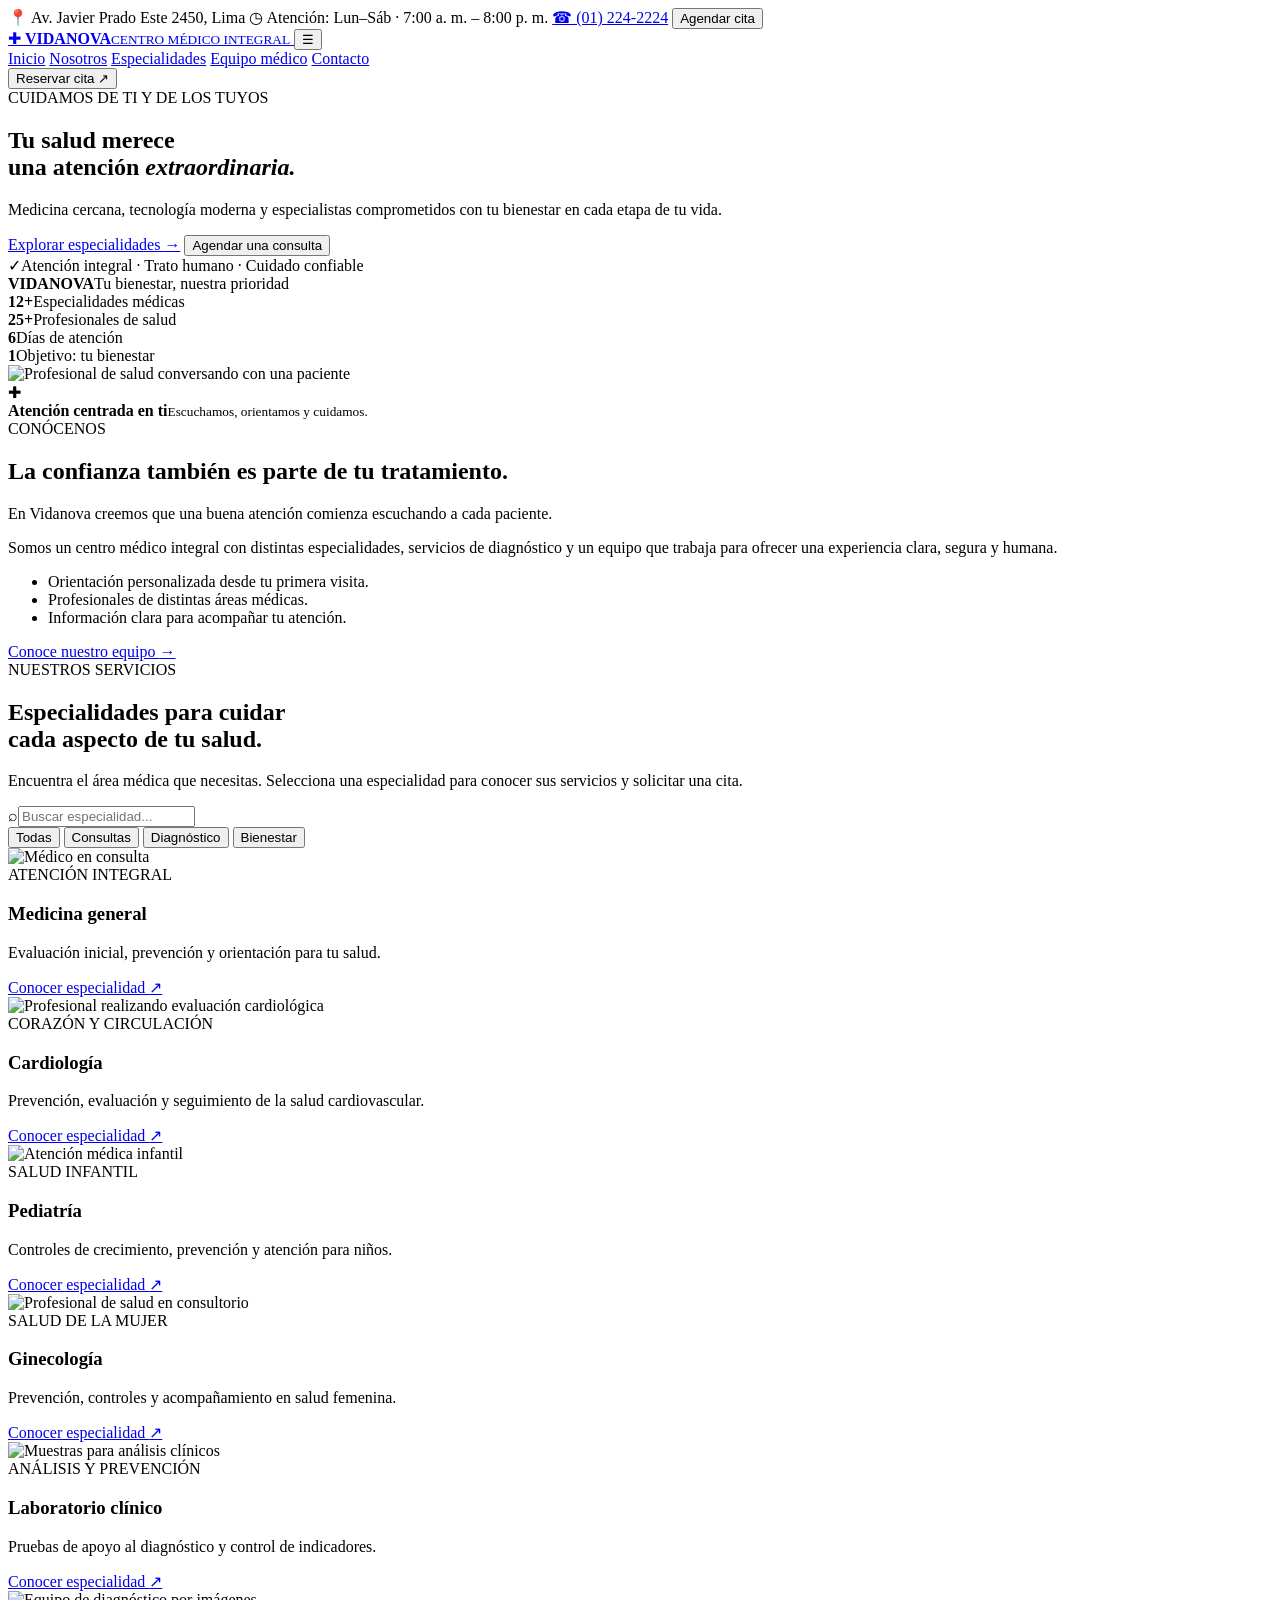
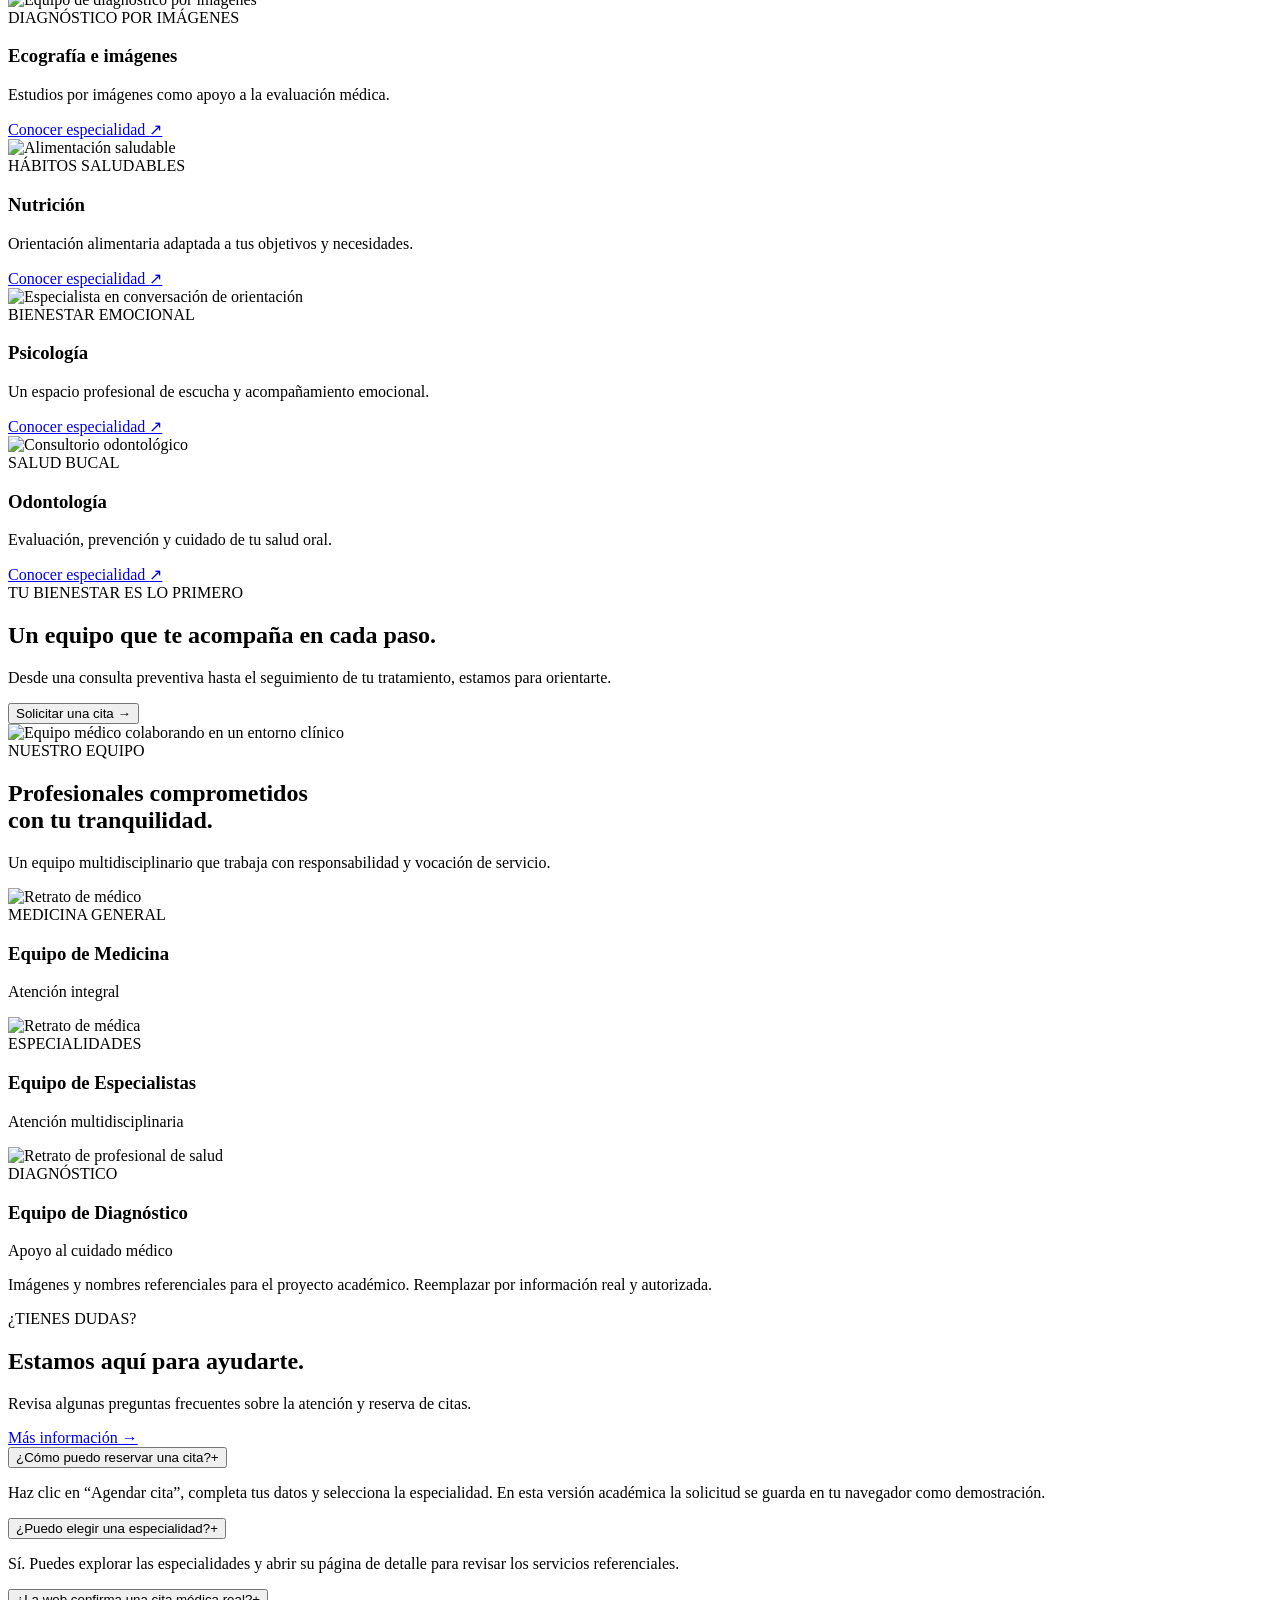
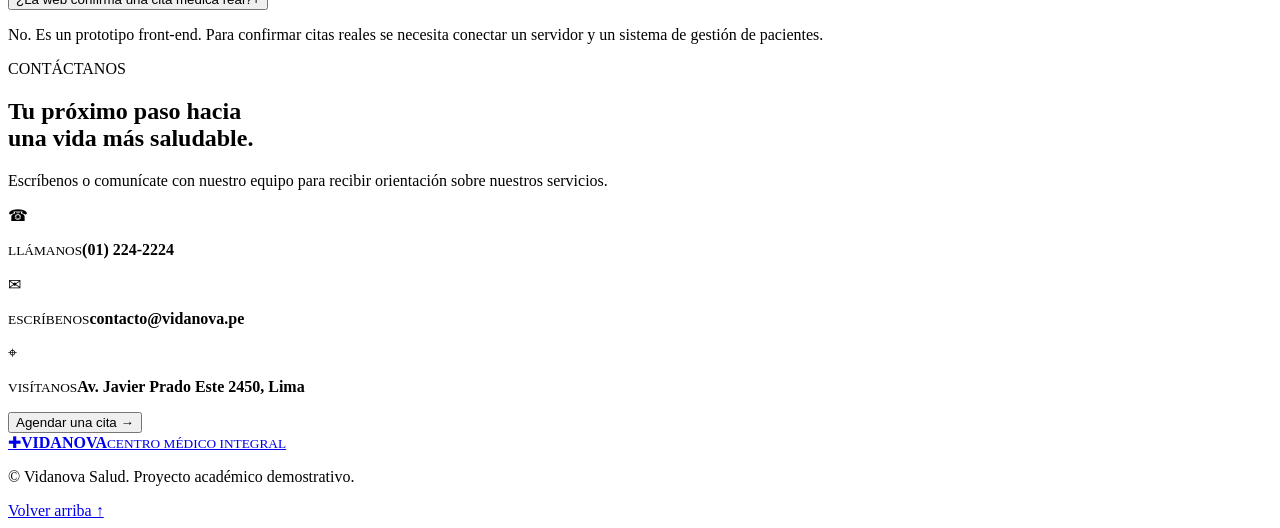
==== index.html @ d91393b3 "Add files via upload" ====
<!DOCTYPE html>
<html lang="es">
<head>
  <meta charset="UTF-8">
  <meta name="viewport" content="width=device-width, initial-scale=1.0">
  <meta name="description" content="Vidanova Salud: atención médica integral, especialidades, profesionales y reserva de citas.">
  <title>Vidanova Salud | Centro Médico Integral</title>
  <link rel="preconnect" href="https://fonts.googleapis.com">
  <link rel="preconnect" href="https://fonts.gstatic.com" crossorigin>
  <link href="https://fonts.googleapis.com/css2?family=DM+Sans:wght@400;500;600;700&family=Manrope:wght@400;500;600;700;800&display=swap" rel="stylesheet">
  <link rel="stylesheet" href="css/styles.css">
  <script src="js/app.js" defer></script>
</head>
<body>
  <div class="topbar">
    <div class="container topbar-inner">
      <span>📍 Av. Javier Prado Este 2450, Lima</span>
      <span>◷ Atención: Lun–Sáb · 7:00 a. m. – 8:00 p. m.</span>
      <a href="tel:+5112242224">☎ (01) 224-2224</a>
      <button class="top-appointment" data-open-appointment>Agendar cita</button>
    </div>
  </div>

  <header class="site-header">
    <div class="container nav-wrap">
      <a class="brand" href="index.html" aria-label="Vidanova Salud, inicio">
        <span class="brand-mark">✚</span>
        <span><strong>VIDANOVA</strong><small>CENTRO MÉDICO INTEGRAL</small></span>
      </a>
      <button class="menu-toggle" aria-label="Abrir menú" aria-expanded="false">☰</button>
      <nav class="main-nav" aria-label="Navegación principal">
        <a class="active" href="#inicio">Inicio</a>
        <a href="#nosotros">Nosotros</a>
        <a href="#especialidades">Especialidades</a>
        <a href="#equipo">Equipo médico</a>
        <a href="#contacto">Contacto</a>
      </nav>
      <button class="btn btn-outline nav-cta" data-open-appointment>Reservar cita <span>↗</span></button>
    </div>
  </header>

  <main>
    <section class="hero" id="inicio">
      <div class="hero-shade"></div>
      <div class="container hero-content">
        <span class="eyebrow light">CUIDAMOS DE TI Y DE LOS TUYOS</span>
        <h1>Tu salud merece<br>una atención <em>extraordinaria.</em></h1>
        <p>Medicina cercana, tecnología moderna y especialistas comprometidos con tu bienestar en cada etapa de tu vida.</p>
        <div class="hero-actions">
          <a class="btn btn-primary" href="#especialidades">Explorar especialidades <span>→</span></a>
          <button class="btn btn-glass" data-open-appointment>Agendar una consulta</button>
        </div>
        <div class="hero-proof"><span class="proof-icon">✓</span><span>Atención integral · Trato humano · Cuidado confiable</span></div>
      </div>
      <div class="hero-side-note"><strong>VIDANOVA</strong><span>Tu bienestar, nuestra prioridad</span></div>
    </section>

    <section class="trust-strip">
      <div class="container trust-grid">
        <div><strong>12+</strong><span>Especialidades médicas</span></div>
        <div><strong>25+</strong><span>Profesionales de salud</span></div>
        <div><strong>6</strong><span>Días de atención</span></div>
        <div><strong>1</strong><span>Objetivo: tu bienestar</span></div>
      </div>
    </section>

    <section class="section about-section" id="nosotros">
      <div class="container about-grid">
        <div class="about-image">
          <img src="https://images.unsplash.com/photo-1551601651-2a8555f1a136?auto=format&fit=crop&w=1000&q=85" alt="Profesional de salud conversando con una paciente">
          <div class="image-note"><span>✚</span><div><strong>Atención centrada en ti</strong><small>Escuchamos, orientamos y cuidamos.</small></div></div>
        </div>
        <div class="about-copy">
          <span class="eyebrow">CONÓCENOS</span>
          <h2>La confianza también es parte de tu tratamiento.</h2>
          <p class="lead">En Vidanova creemos que una buena atención comienza escuchando a cada paciente.</p>
          <p>Somos un centro médico integral con distintas especialidades, servicios de diagnóstico y un equipo que trabaja para ofrecer una experiencia clara, segura y humana.</p>
          <ul class="check-list">
            <li>Orientación personalizada desde tu primera visita.</li>
            <li>Profesionales de distintas áreas médicas.</li>
            <li>Información clara para acompañar tu atención.</li>
          </ul>
          <a class="text-link" href="#equipo">Conoce nuestro equipo <span>→</span></a>
        </div>
      </div>
    </section>

    <section class="section specialties-section" id="especialidades">
      <div class="container">
        <div class="section-heading centered">
          <span class="eyebrow">NUESTROS SERVICIOS</span>
          <h2>Especialidades para cuidar<br>cada aspecto de tu salud.</h2>
          <p>Encuentra el área médica que necesitas. Selecciona una especialidad para conocer sus servicios y solicitar una cita.</p>
        </div>
        <div class="specialty-tools">
          <label class="search-box"><span>⌕</span><input id="specialtySearch" type="search" placeholder="Buscar especialidad..." aria-label="Buscar especialidad"></label>
          <div class="filter-chips" aria-label="Filtrar especialidades">
            <button class="chip active" data-filter="Todas">Todas</button>
            <button class="chip" data-filter="Consultas">Consultas</button>
            <button class="chip" data-filter="Diagnóstico">Diagnóstico</button>
            <button class="chip" data-filter="Bienestar">Bienestar</button>
          </div>
        </div>
        <div class="specialty-grid" id="specialtyGrid">
          <article class="specialty-card" data-category="Consultas" data-name="Medicina general">
            <img src="https://images.unsplash.com/photo-1612349317150-e413f6a5b16d?auto=format&fit=crop&w=700&q=80" alt="Médico en consulta">
            <div class="specialty-card-body"><span class="card-kicker">ATENCIÓN INTEGRAL</span><h3>Medicina general</h3><p>Evaluación inicial, prevención y orientación para tu salud.</p><a class="card-link" href="especialidad.html?area=medicina-general" target="_blank" rel="noopener">Conocer especialidad <span>↗</span></a></div>
          </article>
          <article class="specialty-card" data-category="Consultas" data-name="Cardiología">
            <img src="https://images.unsplash.com/photo-1628348068343-c6a848d2b6dd?auto=format&fit=crop&w=700&q=80" alt="Profesional realizando evaluación cardiológica">
            <div class="specialty-card-body"><span class="card-kicker">CORAZÓN Y CIRCULACIÓN</span><h3>Cardiología</h3><p>Prevención, evaluación y seguimiento de la salud cardiovascular.</p><a class="card-link" href="especialidad.html?area=cardiologia" target="_blank" rel="noopener">Conocer especialidad <span>↗</span></a></div>
          </article>
          <article class="specialty-card" data-category="Consultas" data-name="Pediatría">
            <img src="https://images.unsplash.com/photo-1584982751601-97dcc096659c?auto=format&fit=crop&w=700&q=80" alt="Atención médica infantil">
            <div class="specialty-card-body"><span class="card-kicker">SALUD INFANTIL</span><h3>Pediatría</h3><p>Controles de crecimiento, prevención y atención para niños.</p><a class="card-link" href="especialidad.html?area=pediatria" target="_blank" rel="noopener">Conocer especialidad <span>↗</span></a></div>
          </article>
          <article class="specialty-card" data-category="Consultas" data-name="Ginecología">
            <img src="https://images.unsplash.com/photo-1576091160399-112ba8d25d1d?auto=format&fit=crop&w=700&q=80" alt="Profesional de salud en consultorio">
            <div class="specialty-card-body"><span class="card-kicker">SALUD DE LA MUJER</span><h3>Ginecología</h3><p>Prevención, controles y acompañamiento en salud femenina.</p><a class="card-link" href="especialidad.html?area=ginecologia" target="_blank" rel="noopener">Conocer especialidad <span>↗</span></a></div>
          </article>
          <article class="specialty-card" data-category="Diagnóstico" data-name="Laboratorio clínico">
            <img src="https://images.unsplash.com/photo-1579154204601-01588f351e67?auto=format&fit=crop&w=700&q=80" alt="Muestras para análisis clínicos">
            <div class="specialty-card-body"><span class="card-kicker">ANÁLISIS Y PREVENCIÓN</span><h3>Laboratorio clínico</h3><p>Pruebas de apoyo al diagnóstico y control de indicadores.</p><a class="card-link" href="especialidad.html?area=laboratorio" target="_blank" rel="noopener">Conocer especialidad <span>↗</span></a></div>
          </article>
          <article class="specialty-card" data-category="Diagnóstico" data-name="Ecografía e imágenes">
            <img src="https://images.unsplash.com/photo-1559757175-0eb30cd8c063?auto=format&fit=crop&w=700&q=80" alt="Equipo de diagnóstico por imágenes">
            <div class="specialty-card-body"><span class="card-kicker">DIAGNÓSTICO POR IMÁGENES</span><h3>Ecografía e imágenes</h3><p>Estudios por imágenes como apoyo a la evaluación médica.</p><a class="card-link" href="especialidad.html?area=ecografia" target="_blank" rel="noopener">Conocer especialidad <span>↗</span></a></div>
          </article>
          <article class="specialty-card" data-category="Bienestar" data-name="Nutrición">
            <img src="https://images.unsplash.com/photo-1490645935967-10de6ba17061?auto=format&fit=crop&w=700&q=80" alt="Alimentación saludable">
            <div class="specialty-card-body"><span class="card-kicker">HÁBITOS SALUDABLES</span><h3>Nutrición</h3><p>Orientación alimentaria adaptada a tus objetivos y necesidades.</p><a class="card-link" href="especialidad.html?area=nutricion" target="_blank" rel="noopener">Conocer especialidad <span>↗</span></a></div>
          </article>
          <article class="specialty-card" data-category="Bienestar" data-name="Psicología">
            <img src="https://images.unsplash.com/photo-1573496359142-b8d87734a5a2?auto=format&fit=crop&w=700&q=80" alt="Especialista en conversación de orientación">
            <div class="specialty-card-body"><span class="card-kicker">BIENESTAR EMOCIONAL</span><h3>Psicología</h3><p>Un espacio profesional de escucha y acompañamiento emocional.</p><a class="card-link" href="especialidad.html?area=psicologia" target="_blank" rel="noopener">Conocer especialidad <span>↗</span></a></div>
          </article>
          <article class="specialty-card" data-category="Consultas" data-name="Odontología">
            <img src="https://images.unsplash.com/photo-1606811971618-4486d14f3f99?auto=format&fit=crop&w=700&q=80" alt="Consultorio odontológico">
            <div class="specialty-card-body"><span class="card-kicker">SALUD BUCAL</span><h3>Odontología</h3><p>Evaluación, prevención y cuidado de tu salud oral.</p><a class="card-link" href="especialidad.html?area=odontologia" target="_blank" rel="noopener">Conocer especialidad <span>↗</span></a></div>
          </article>
        </div>
        <p class="empty-state" id="emptyState" hidden>No encontramos especialidades con ese nombre.</p>
      </div>
    </section>

    <section class="feature-band">
      <div class="container feature-grid">
        <div><span class="eyebrow light">TU BIENESTAR ES LO PRIMERO</span><h2>Un equipo que te acompaña en cada paso.</h2><p>Desde una consulta preventiva hasta el seguimiento de tu tratamiento, estamos para orientarte.</p><button class="btn btn-white" data-open-appointment>Solicitar una cita <span>→</span></button></div>
        <img src="https://images.unsplash.com/photo-1576091160550-2173dba999ef?auto=format&fit=crop&w=900&q=85" alt="Equipo médico colaborando en un entorno clínico">
      </div>
    </section>

    <section class="section team-section" id="equipo">
      <div class="container">
        <div class="section-heading"><span class="eyebrow">NUESTRO EQUIPO</span><h2>Profesionales comprometidos<br>con tu tranquilidad.</h2><p>Un equipo multidisciplinario que trabaja con responsabilidad y vocación de servicio.</p></div>
        <div class="team-grid">
          <article class="doctor-card"><img src="https://images.unsplash.com/photo-1612349317150-e413f6a5b16d?auto=format&fit=crop&w=600&q=80" alt="Retrato de médico"><div><span>MEDICINA GENERAL</span><h3>Equipo de Medicina</h3><p>Atención integral</p></div></article>
          <article class="doctor-card"><img src="https://images.unsplash.com/photo-1559839734-2b71ea197ec2?auto=format&fit=crop&w=600&q=80" alt="Retrato de médica"><div><span>ESPECIALIDADES</span><h3>Equipo de Especialistas</h3><p>Atención multidisciplinaria</p></div></article>
          <article class="doctor-card"><img src="https://images.unsplash.com/photo-1622253692010-333f2da6031d?auto=format&fit=crop&w=600&q=80" alt="Retrato de profesional de salud"><div><span>DIAGNÓSTICO</span><h3>Equipo de Diagnóstico</h3><p>Apoyo al cuidado médico</p></div></article>
        </div>
        <p class="demo-note">Imágenes y nombres referenciales para el proyecto académico. Reemplazar por información real y autorizada.</p>
      </div>
    </section>

    <section class="section faq-section">
      <div class="container faq-grid">
        <div><span class="eyebrow">¿TIENES DUDAS?</span><h2>Estamos aquí para ayudarte.</h2><p>Revisa algunas preguntas frecuentes sobre la atención y reserva de citas.</p><a href="#contacto" class="text-link">Más información <span>→</span></a></div>
        <div class="accordion">
          <article class="faq-item"><button class="faq-question" aria-expanded="false">¿Cómo puedo reservar una cita?<span>+</span></button><div class="faq-answer"><p>Haz clic en “Agendar cita”, completa tus datos y selecciona la especialidad. En esta versión académica la solicitud se guarda en tu navegador como demostración.</p></div></article>
          <article class="faq-item"><button class="faq-question" aria-expanded="false">¿Puedo elegir una especialidad?<span>+</span></button><div class="faq-answer"><p>Sí. Puedes explorar las especialidades y abrir su página de detalle para revisar los servicios referenciales.</p></div></article>
          <article class="faq-item"><button class="faq-question" aria-expanded="false">¿La web confirma una cita médica real?<span>+</span></button><div class="faq-answer"><p>No. Es un prototipo front-end. Para confirmar citas reales se necesita conectar un servidor y un sistema de gestión de pacientes.</p></div></article>
        </div>
      </div>
    </section>

    <section class="contact-section" id="contacto">
      <div class="container contact-grid">
        <div><span class="eyebrow light">CONTÁCTANOS</span><h2>Tu próximo paso hacia<br>una vida más saludable.</h2><p>Escríbenos o comunícate con nuestro equipo para recibir orientación sobre nuestros servicios.</p></div>
        <div class="contact-card"><div><span>☎</span><p><small>LLÁMANOS</small><strong>(01) 224-2224</strong></p></div><div><span>✉</span><p><small>ESCRÍBENOS</small><strong>contacto@vidanova.pe</strong></p></div><div><span>⌖</span><p><small>VISÍTANOS</small><strong>Av. Javier Prado Este 2450, Lima</strong></p></div><button class="btn btn-primary" data-open-appointment>Agendar una cita <span>→</span></button></div>
      </div>
    </section>
  </main>

  <footer class="footer">
    <div class="container footer-inner"><a class="brand brand-footer" href="#inicio"><span class="brand-mark">✚</span><span><strong>VIDANOVA</strong><small>CENTRO MÉDICO INTEGRAL</small></span></a><p>© <span id="year"></span> Vidanova Salud. Proyecto académico demostrativo.</p><a href="#inicio">Volver arriba ↑</a></div>
  </footer>

  <dialog class="appointment-dialog" id="appointmentDialog" aria-labelledby="appointmentTitle">
    <form id="appointmentForm" class="appointment-form" novalidate>
      <button type="button" class="dialog-close" aria-label="Cerrar">×</button>
      <span class="eyebrow">RESERVA DE ATENCIÓN</span><h2 id="appointmentTitle">Solicita tu cita</h2><p>Completa los datos y registra tu solicitud de demostración.</p>
      <div class="form-grid">
        <label>Nombre completo<input name="name" type="text" placeholder="Ej. María Pérez" required minlength="3"></label>
        <label>Correo electrónico<input name="email" type="email" placeholder="correo@ejemplo.com" required></label>
        <label>Celular<input name="phone" type="tel" placeholder="999 999 999" required pattern="[0-9 +()-]{9,15}"></label>
        <label>Especialidad<select name="specialty" required><option value="">Selecciona una opción</option><option>Medicina general</option><option>Cardiología</option><option>Pediatría</option><option>Ginecología</option><option>Laboratorio clínico</option><option>Ecografía e imágenes</option><option>Nutrición</option><option>Psicología</option><option>Odontología</option></select></label>
        <label>Fecha preferida<input name="date" type="date" required></label>
        <label>Turno<select name="shift" required><option value="">Selecciona un turno</option><option>Mañana</option><option>Tarde</option></select></label>
      </div>
      <label class="consent"><input type="checkbox" name="consent" required> Acepto que estos datos se utilicen únicamente para esta demostración.</label>
      <p class="form-error" id="formError" role="alert"></p>
      <button class="btn btn-primary submit-btn" type="submit">Registrar solicitud <span>→</span></button>
      <p class="form-footnote">No ingreses información médica sensible. Este formulario no envía datos a una clínica.</p>
    </form>
    <div class="success-panel" id="successPanel" hidden><span class="success-icon">✓</span><h2>Solicitud registrada</h2><p id="successMessage"></p><button type="button" class="btn btn-primary" id="closeSuccess">Entendido</button></div>
  </dialog>
</body>
</html>
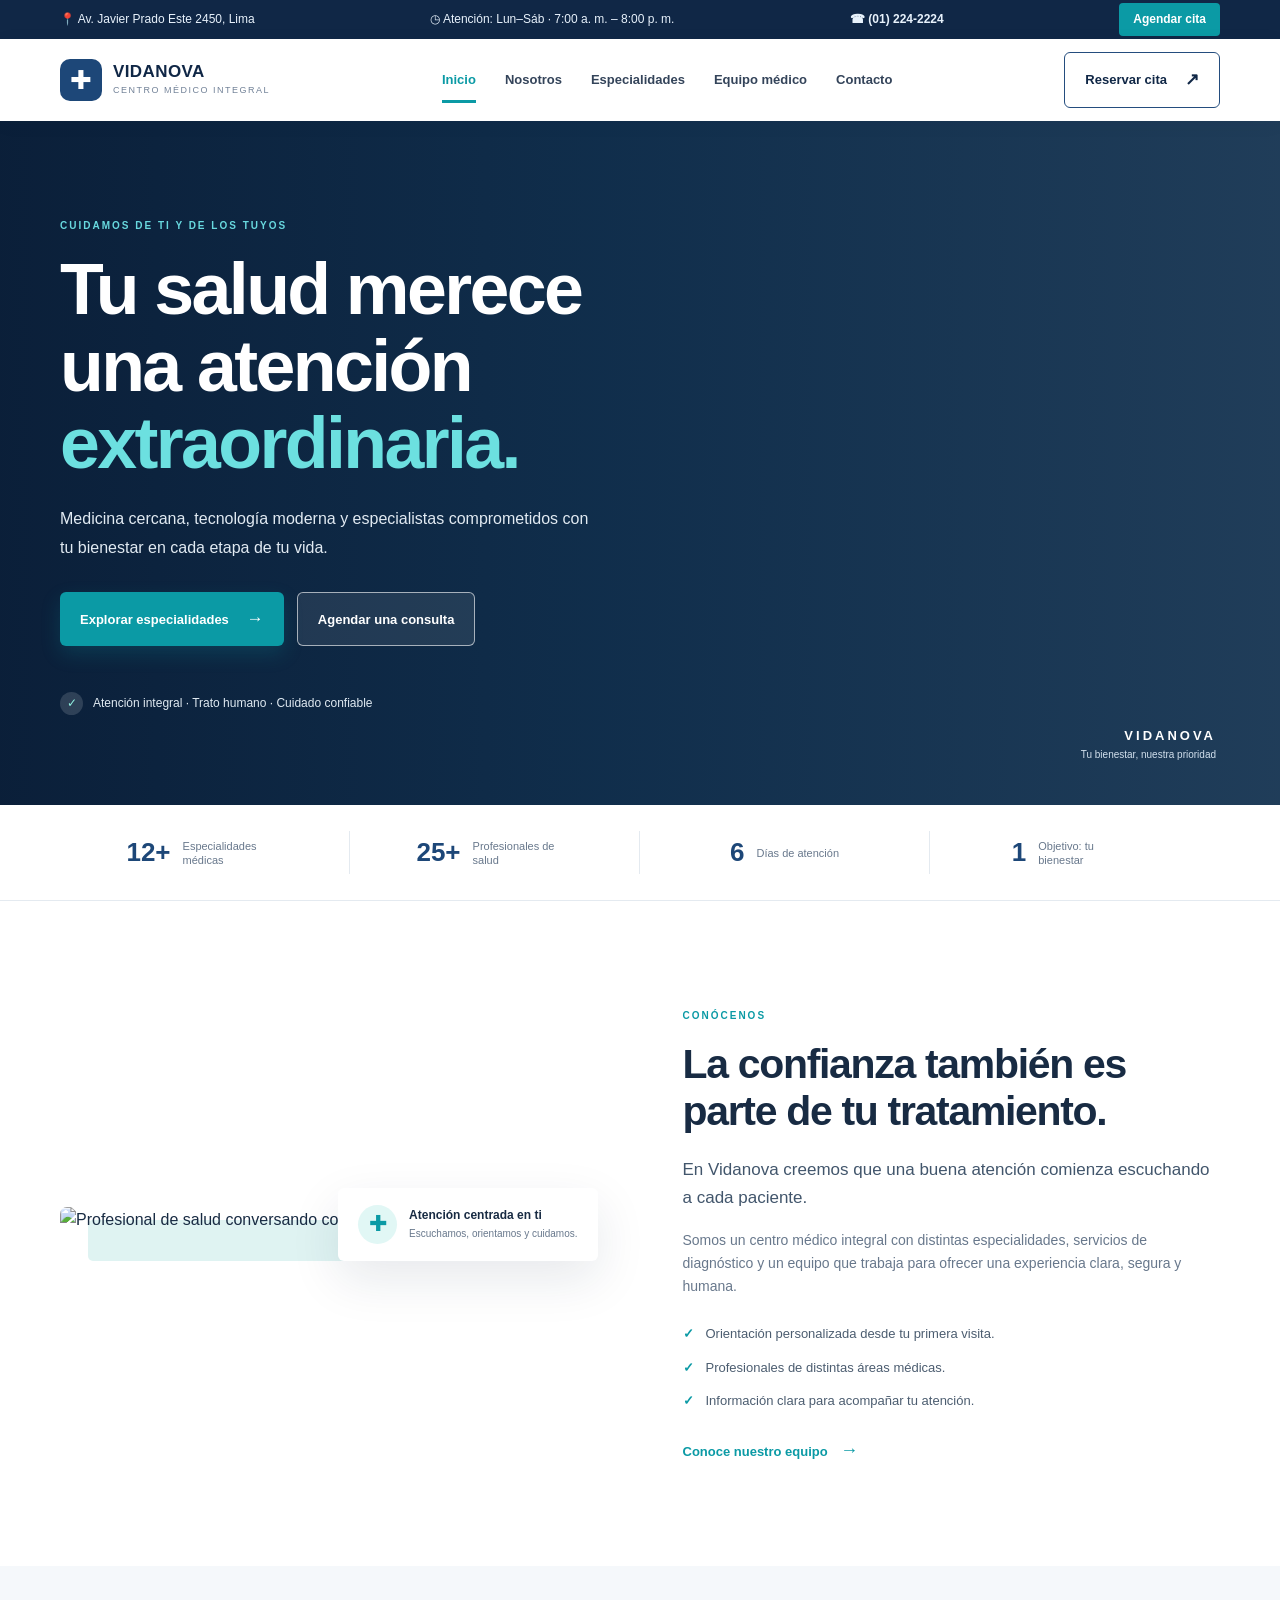
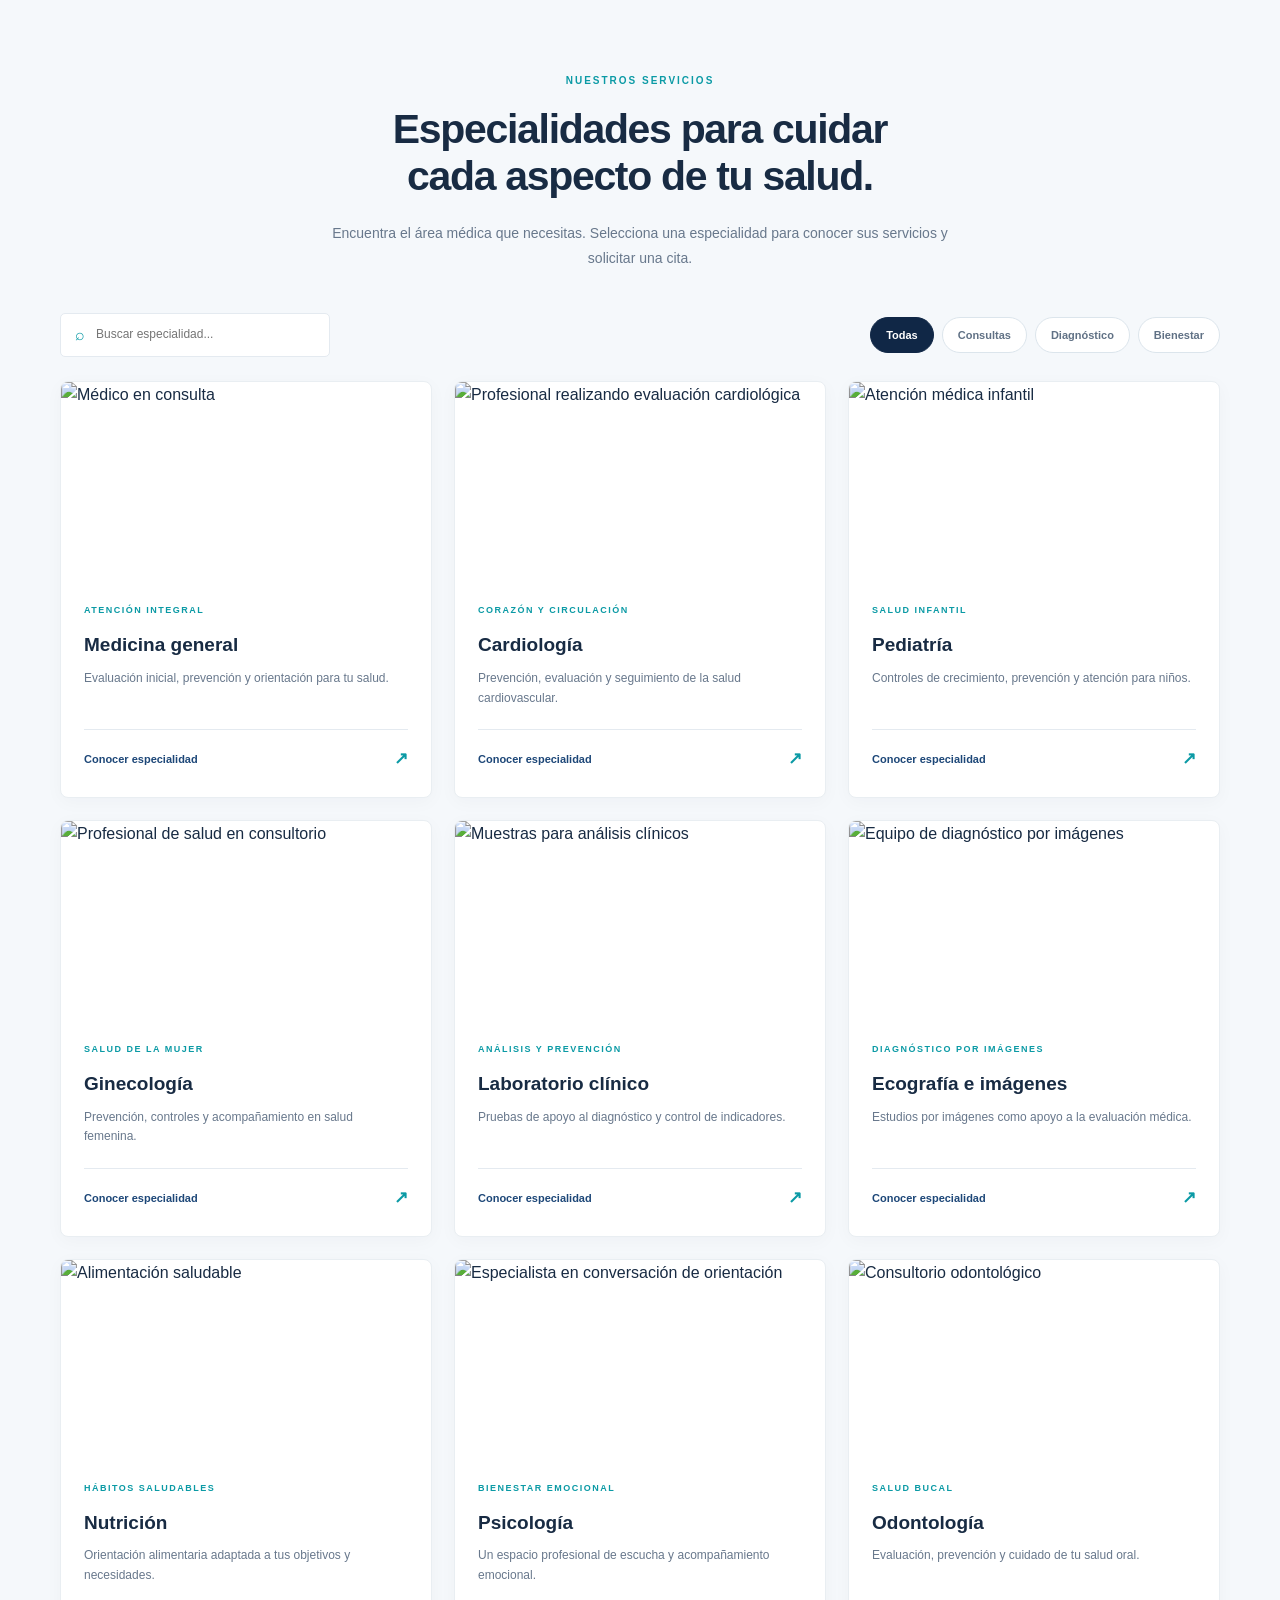
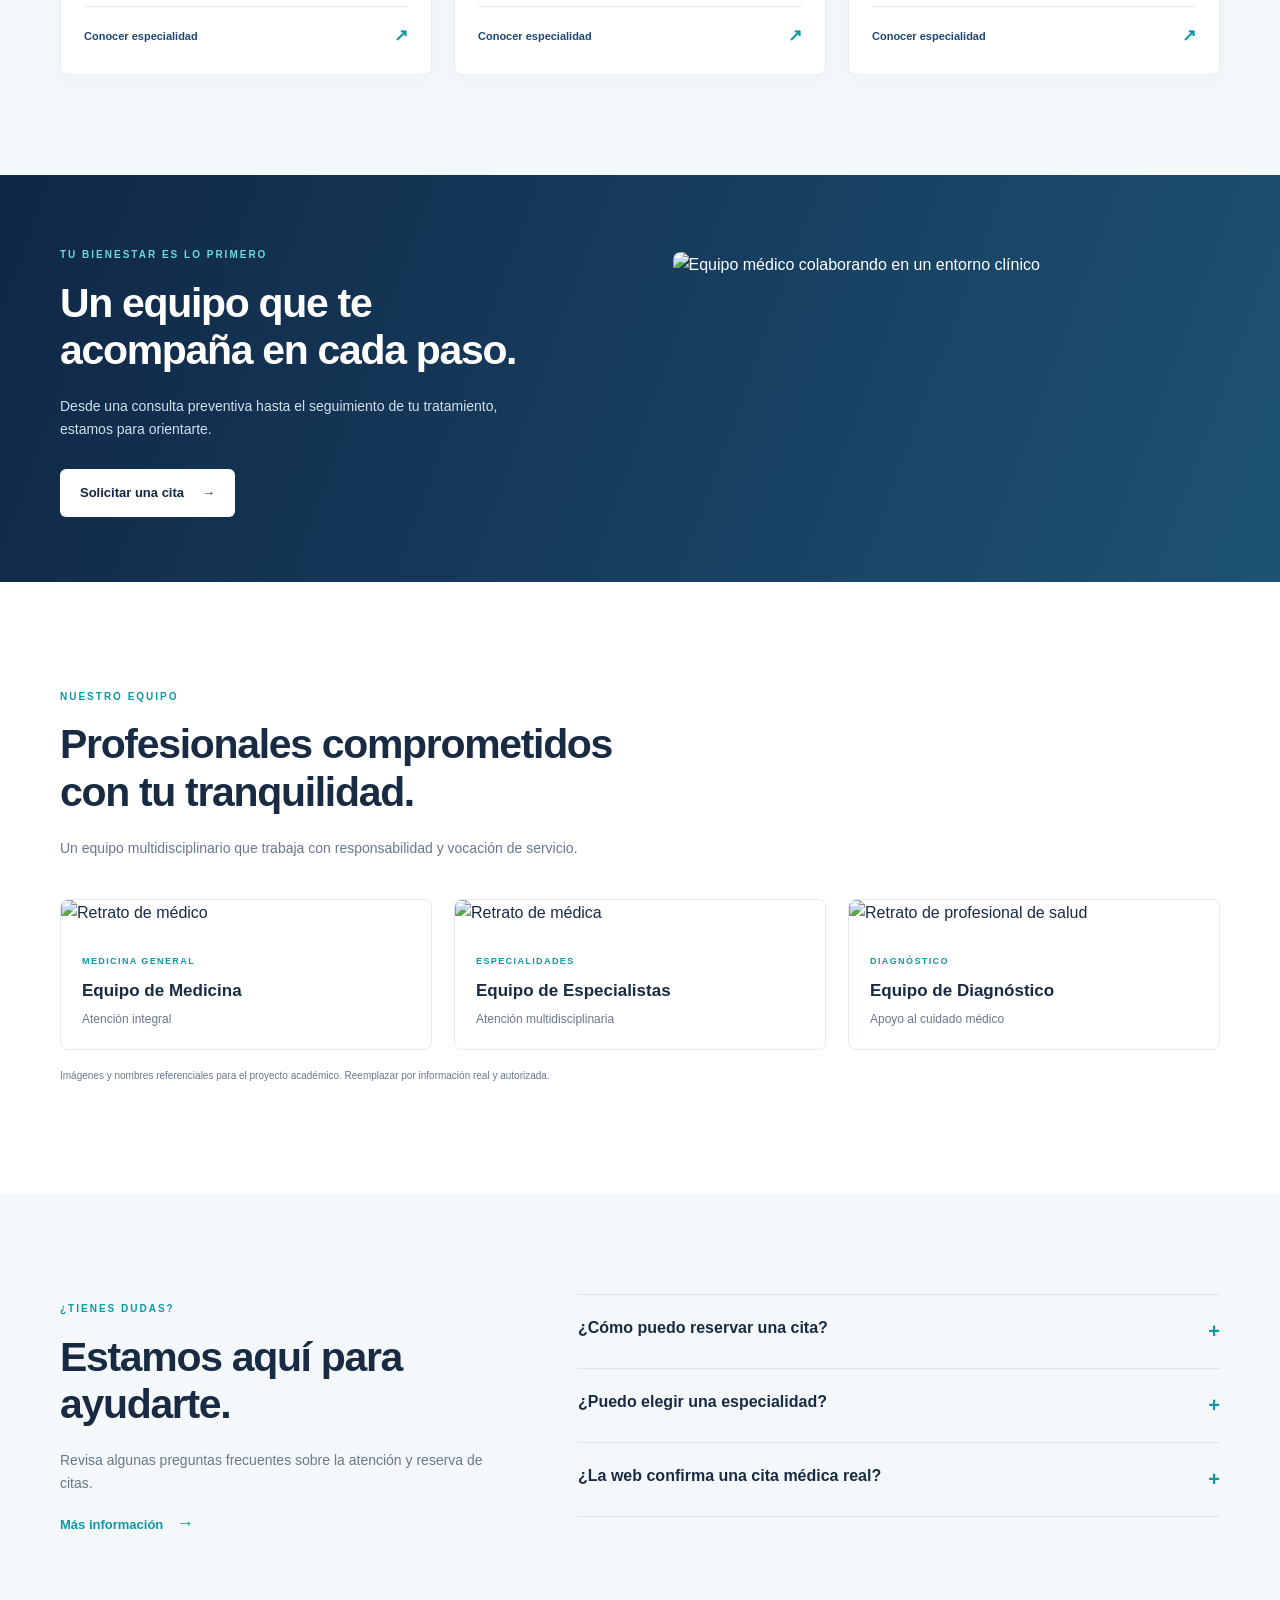
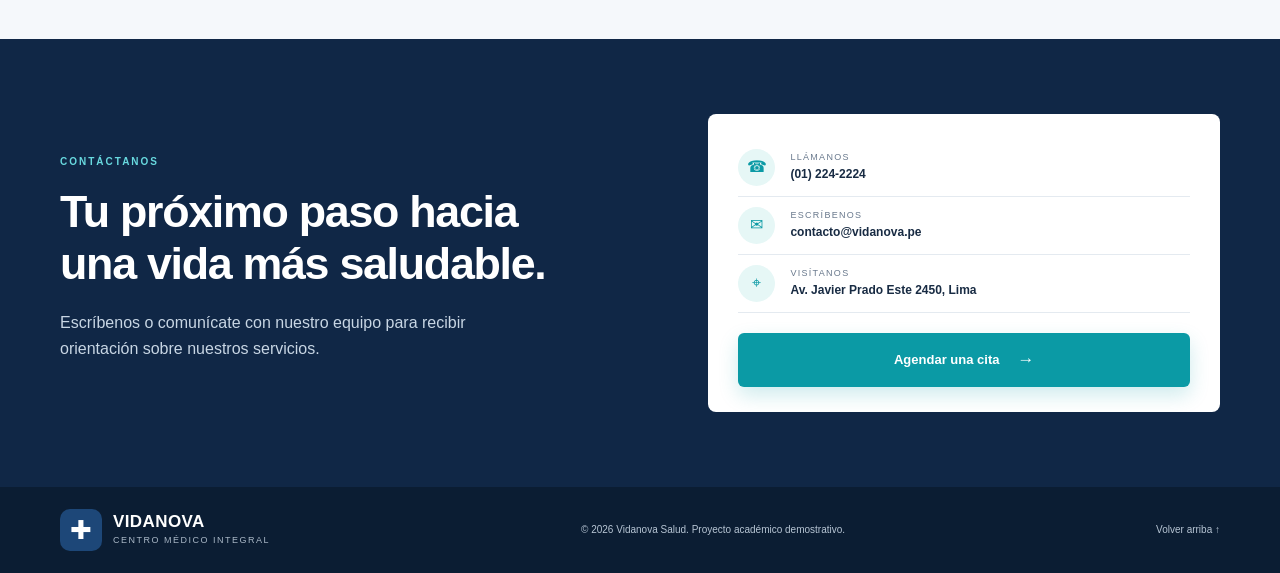
==== commit 68d6b662: "Update index.html" ====
--- a/index.html
+++ b/index.html
@@ -8,8 +8,8 @@
   <link rel="preconnect" href="https://fonts.googleapis.com">
   <link rel="preconnect" href="https://fonts.gstatic.com" crossorigin>
   <link href="https://fonts.googleapis.com/css2?family=DM+Sans:wght@400;500;600;700&family=Manrope:wght@400;500;600;700;800&display=swap" rel="stylesheet">
-  <link rel="stylesheet" href="css/styles.css">
-  <script src="js/app.js" defer></script>
+  <link rel="stylesheet" href="styles.css">
+  <script src="app.js" defer></script>
 </head>
 <body>
   <div class="topbar">
@@ -205,4 +205,4 @@
     <div class="success-panel" id="successPanel" hidden><span class="success-icon">✓</span><h2>Solicitud registrada</h2><p id="successMessage"></p><button type="button" class="btn btn-primary" id="closeSuccess">Entendido</button></div>
   </dialog>
 </body>
-</html>+</html>
--- a/styles.css
+++ b/styles.css
@@ -0,0 +1,11 @@
+/* VIDANOVA SALUD | estilos principales */
+:root{--navy:#102746;--blue:#1d4778;--teal:#0b9aa5;--cyan:#dff4f4;--ink:#182b43;--muted:#68788c;--line:#e4eaf0;--pale:#f5f8fb;--white:#fff;--shadow:0 18px 50px rgba(16,39,70,.10)}
+*{box-sizing:border-box}html{scroll-behavior:smooth;scroll-padding-top:90px}body{margin:0;color:var(--ink);font-family:"DM Sans",sans-serif;line-height:1.65}h1,h2,h3,strong{font-family:Manrope,sans-serif}h1,h2,h3,p{margin-top:0}h2{font-size:clamp(2rem,3.2vw,3rem);line-height:1.16;letter-spacing:-1.3px;margin-bottom:20px}p{color:var(--muted)}a{color:inherit;text-decoration:none}button,input,select{font:inherit}.container{width:min(1160px,calc(100% - 48px));margin:auto}.topbar{background:var(--navy);color:#e8f2fc;font-size:12px}.topbar-inner{min-height:39px;display:flex;align-items:center;justify-content:space-between;gap:18px}.topbar a{font-weight:700}.top-appointment{border:0;border-radius:4px;background:var(--teal);color:white;padding:7px 14px;font-weight:700;cursor:pointer}.site-header{height:82px;background:#fff;position:sticky;top:0;z-index:20;box-shadow:0 3px 18px #1027460c}.nav-wrap{height:100%;display:flex;align-items:center;justify-content:space-between;gap:24px}.brand{display:flex;align-items:center;gap:11px;min-width:210px}.brand-mark{width:42px;height:42px;border-radius:10px;background:var(--blue);color:white;display:grid;place-items:center;font-size:26px}.brand strong{display:block;font-size:17px;letter-spacing:.4px;line-height:1.2;color:var(--navy)}.brand small{display:block;font-size:9px;letter-spacing:1.5px;color:#718197}.main-nav{display:flex;align-items:center;gap:29px;font-size:13px;font-weight:700;color:#34445a}.main-nav a{padding:29px 0;position:relative}.main-nav a:hover,.main-nav a.active{color:var(--teal)}.main-nav a.active:after{content:"";height:3px;background:var(--teal);position:absolute;bottom:17px;left:0;right:0}.btn{border:0;border-radius:6px;padding:13px 20px;display:inline-flex;align-items:center;justify-content:center;gap:18px;font-weight:700;font-size:13px;cursor:pointer;transition:.2s}.btn:hover{transform:translateY(-2px);filter:brightness(1.04)}.btn-primary{background:var(--teal);color:white;box-shadow:0 8px 20px #0b9aa533}.btn-outline{border:1px solid #244d7e;color:var(--navy);background:white}.btn-outline span,.btn-primary span{font-size:17px}.menu-toggle{display:none;background:none;border:0;font-size:25px;color:var(--navy)}
+.hero{min-height:590px;position:relative;display:flex;align-items:center;background:#24415d url("https://images.unsplash.com/photo-1551076805-e1869033e561?auto=format&fit=crop&w=2000&q=90") center 42%/cover no-repeat;color:white}.hero-shade{position:absolute;inset:0;background:linear-gradient(90deg,rgba(9,29,55,.94) 0%,rgba(12,42,72,.83) 47%,rgba(13,43,73,.18) 100%)}.hero-content{position:relative;padding:90px 0;max-width:1160px}.eyebrow{display:inline-block;color:var(--teal);font-size:10px;font-weight:800;letter-spacing:2px;margin-bottom:16px}.eyebrow.light{color:#68d9df}.hero h1{font-size:clamp(2.7rem,5.6vw,4.65rem);line-height:1.08;letter-spacing:-2.6px;max-width:720px;margin-bottom:22px}.hero h1 em{font-style:normal;color:#6ce0e0}.hero-content>p{max-width:540px;color:#e1eaf2;font-size:16px;line-height:1.8;margin-bottom:30px}.hero-actions{display:flex;gap:13px;flex-wrap:wrap}.btn-glass{border:1px solid #ffffff99;background:#ffffff16;color:white}.hero-proof{display:flex;align-items:center;gap:10px;margin-top:46px;color:#e0eaf2;font-size:12px}.proof-icon{width:23px;height:23px;border-radius:50%;display:grid;place-items:center;background:#ffffff25;color:#8ff0df}.hero-side-note{position:absolute;right:5%;bottom:42px;display:flex;flex-direction:column;color:#fff;text-align:right}.hero-side-note strong{font-size:13px;letter-spacing:3px}.hero-side-note span{font-size:10px;color:#d2e0ed}.trust-strip{background:#fff;border-bottom:1px solid var(--line)}.trust-grid{display:grid;grid-template-columns:repeat(4,1fr);padding:26px 0}.trust-grid>div{display:flex;align-items:center;justify-content:center;gap:12px;border-right:1px solid var(--line)}.trust-grid>div:last-child{border:0}.trust-grid strong{font-size:26px;color:var(--blue)}.trust-grid span{font-size:11px;color:var(--muted);max-width:100px;line-height:1.3}
+.section{padding:100px 0}.about-grid{display:grid;grid-template-columns:1fr 1fr;gap:85px;align-items:center}.about-image{position:relative;padding:0 28px 28px 0}.about-image:before{content:"";position:absolute;left:28px;bottom:0;width:72%;height:75%;background:#dff3f2;border-radius:5px}.about-image>img{position:relative;width:100%;height:440px;object-fit:cover;border-radius:7px}.image-note{position:absolute;right:0;bottom:0;background:#fff;box-shadow:var(--shadow);padding:17px 20px;display:flex;align-items:center;gap:12px;border-radius:6px}.image-note>span{width:39px;height:39px;display:grid;place-items:center;border-radius:50%;background:#e1f7f5;color:var(--teal);font-size:22px}.image-note strong,.image-note small{display:block}.image-note strong{font-size:12px}.image-note small{font-size:10px;color:var(--muted)}.about-copy h2{max-width:520px}.about-copy .lead{font-size:17px;color:#42566c}.about-copy>p:not(.lead){font-size:14px}.check-list{list-style:none;padding:0;margin:25px 0}.check-list li{margin:12px 0;font-size:13px;color:#4c5d70}.check-list li:before{content:"✓";color:var(--teal);font-weight:800;margin-right:12px}.text-link{color:var(--teal);font-weight:800;font-size:13px}.text-link span{font-size:18px;margin-left:9px}
+.specialties-section{background:var(--pale)}.section-heading{max-width:650px;margin-bottom:38px}.section-heading.centered{text-align:center;margin:0 auto 42px}.section-heading p{font-size:14px;line-height:1.8}.specialty-tools{display:flex;justify-content:space-between;align-items:center;gap:20px;margin-bottom:24px}.search-box{height:44px;display:flex;align-items:center;gap:9px;padding:0 14px;background:white;border:1px solid var(--line);border-radius:5px;width:270px;color:var(--teal)}.search-box input{border:0;outline:0;width:100%;font-size:12px;color:var(--ink)}.filter-chips{display:flex;gap:8px;flex-wrap:wrap}.chip{border:1px solid #dce5ec;background:white;color:#607185;border-radius:30px;padding:8px 15px;font-size:11px;font-weight:700;cursor:pointer}.chip.active,.chip:hover{background:var(--navy);border-color:var(--navy);color:white}.specialty-grid{display:grid;grid-template-columns:repeat(3,1fr);gap:22px}.specialty-card{background:#fff;border:1px solid #e9eef2;border-radius:8px;overflow:hidden;transition:.25s;box-shadow:0 4px 18px #10274608}.specialty-card:hover{transform:translateY(-5px);box-shadow:var(--shadow)}.specialty-card>img{width:100%;height:190px;object-fit:cover;display:block}.specialty-card-body{padding:23px 23px 24px}.card-kicker{font-size:9px;letter-spacing:1.5px;color:var(--teal);font-weight:800}.specialty-card h3{font-size:19px;margin:8px 0}.specialty-card p{font-size:12px;min-height:42px;line-height:1.65}.card-link{display:flex;justify-content:space-between;align-items:center;border-top:1px solid var(--line);padding-top:15px;margin-top:18px;color:var(--blue);font-size:11px;font-weight:800}.card-link span{font-size:17px;color:var(--teal)}.empty-state{text-align:center;padding:30px;color:var(--muted)}
+.feature-band{background:linear-gradient(110deg,#102746,#1d5275);color:white;overflow:hidden}.feature-grid{display:grid;grid-template-columns:1fr 1fr;align-items:center;gap:65px;min-height:380px}.feature-grid>div{padding:65px 0}.feature-grid h2{max-width:500px}.feature-grid p{color:#d2e0ec;max-width:460px;font-size:14px}.feature-grid>img{width:100%;height:330px;object-fit:cover;border-radius:8px 8px 0 0;align-self:end}.btn-white{background:white;color:var(--navy);margin-top:14px}.team-section{background:white}.team-grid{display:grid;grid-template-columns:repeat(3,1fr);gap:22px}.doctor-card{border:1px solid var(--line);border-radius:8px;overflow:hidden}.doctor-card img{width:100%;height:260px;object-fit:cover;object-position:center 30%}.doctor-card div{padding:19px 21px}.doctor-card span{font-size:9px;letter-spacing:1.4px;color:var(--teal);font-weight:800}.doctor-card h3{font-size:17px;margin:5px 0}.doctor-card p{font-size:12px;margin:0}.demo-note{font-size:10px;margin-top:18px}.faq-section{background:var(--pale)}.faq-grid{display:grid;grid-template-columns:.8fr 1.2fr;gap:90px}.faq-grid>div:first-child p{font-size:14px}.accordion{border-top:1px solid #dce5ed}.faq-item{border-bottom:1px solid #dce5ed}.faq-question{border:0;background:none;width:100%;text-align:left;padding:20px 0;display:flex;justify-content:space-between;font-weight:800;color:var(--ink);cursor:pointer}.faq-question span{font-size:20px;color:var(--teal)}.faq-answer{display:grid;grid-template-rows:0fr;transition:grid-template-rows .25s}.faq-answer p{overflow:hidden;margin:0;font-size:13px}.faq-item.open .faq-answer{grid-template-rows:1fr}.faq-item.open .faq-answer p{padding:0 20px 20px 0}.contact-section{background:#102746;color:white;padding:75px 0}.contact-grid{display:grid;grid-template-columns:1fr .9fr;gap:80px;align-items:center}.contact-grid h2{font-size:clamp(2rem,3.5vw,3.1rem)}.contact-grid>div:first-child p{color:#c8d6e4;max-width:430px}.contact-card{background:white;border-radius:8px;padding:25px 30px;color:var(--ink)}.contact-card>div{display:flex;align-items:center;gap:15px;padding:10px 0;border-bottom:1px solid var(--line)}.contact-card>div>span{width:37px;height:37px;background:#e6f7f6;color:var(--teal);border-radius:50%;display:grid;place-items:center}.contact-card p{margin:0}.contact-card small,.contact-card strong{display:block}.contact-card small{font-size:9px;color:var(--muted);letter-spacing:1.3px}.contact-card strong{font-size:12px;color:var(--ink)}.contact-card .btn{width:100%;margin-top:20px}.footer{background:#0b1d33;color:#d1dce7;padding:22px 0}.footer-inner{display:flex;align-items:center;justify-content:space-between;gap:20px}.footer p,.footer a:not(.brand){font-size:10px;color:#b7c5d4;margin:0}.brand-footer strong{color:white}.brand-footer small{color:#aab8c7}
+.appointment-dialog{border:0;border-radius:12px;padding:0;width:min(650px,calc(100% - 28px));max-width:none;box-shadow:0 30px 100px #071b32aa}.appointment-dialog::backdrop{background:#081d35b8;backdrop-filter:blur(4px)}.appointment-form{padding:38px 42px;position:relative}.appointment-form h2{font-size:29px;margin-bottom:6px}.appointment-form>p{font-size:12px}.dialog-close{position:absolute;right:18px;top:12px;border:0;background:none;font-size:29px;color:#718197;cursor:pointer}.form-grid{display:grid;grid-template-columns:1fr 1fr;gap:14px;margin:23px 0}.form-grid label,.appointment-form>label:not(.consent){font-size:11px;font-weight:700;color:#44566b}.form-grid input,.form-grid select{display:block;width:100%;height:43px;margin-top:6px;border:1px solid #dce4eb;border-radius:5px;padding:0 11px;color:var(--ink);background:white;font-size:12px}.consent{display:flex;gap:9px;align-items:flex-start;font-size:10px;color:#617185}.consent input{margin-top:3px}.form-error{color:#bd3545!important;min-height:16px}.submit-btn{width:100%}.form-footnote{font-size:9px!important;color:#8794a3!important;margin:13px 0 0}.success-panel{text-align:center;padding:60px 40px}.success-icon{width:55px;height:55px;display:grid;place-items:center;margin:0 auto 20px;border-radius:50%;background:#e0f7ef;color:#13946b;font-size:27px}.success-panel p{font-size:13px}
+.detail-hero{min-height:420px;background:#173958 center/cover no-repeat;position:relative;color:white;display:flex;align-items:center}.detail-overlay{position:absolute;inset:0;background:linear-gradient(90deg,#0b2038eF,#0b2038a8 65%,#0b203855)}.detail-hero-content{position:relative;padding:55px 0}.back-link{display:block;color:#d9e7f1;font-size:11px;margin-bottom:42px}.detail-hero h1{font-size:clamp(2.5rem,5vw,4rem);margin:10px 0 14px}.detail-hero p{color:#e1ebf4;max-width:570px;font-size:15px}.detail-main{padding:80px 0}.detail-layout{display:grid;grid-template-columns:1fr 320px;gap:70px}.detail-layout h2{font-size:34px}.detail-layout h3{font-size:18px;margin:30px 0 14px}.detail-layout p{font-size:14px}.service-list{padding:0;list-style:none;display:grid;grid-template-columns:1fr 1fr;gap:10px}.service-list li{padding:12px 14px;background:var(--pale);border-radius:5px;font-size:12px}.service-list li:before{content:"✓";color:var(--teal);font-weight:800;margin-right:9px}.detail-disclaimer{margin-top:30px;padding:15px 18px;border-left:3px solid #e6b45e;background:#fff8e9;color:#75613e;font-size:11px}.detail-aside{align-self:start;padding:27px;background:var(--pale);border-radius:8px}.detail-aside h3{margin:0 0 8px}.detail-aside p{font-size:12px}.detail-aside .btn{width:100%;margin:10px 0 22px}.detail-aside hr{border:0;border-top:1px solid var(--line);margin:0 0 20px}.detail-aside small,.detail-aside strong{display:block}.detail-aside small{font-size:9px;letter-spacing:1px;color:var(--teal);margin:14px 0 5px}.detail-aside strong{font-size:12px}.compact-band .feature-grid{min-height:300px}.compact-band .feature-grid>img{height:270px}
+@media(max-width:900px){.main-nav{gap:15px}.nav-cta{display:none}.about-grid{gap:45px}.specialty-grid{grid-template-columns:repeat(2,1fr)}.faq-grid{gap:45px}.contact-grid{gap:35px}}
+@media(max-width:680px){.container{width:min(100% - 32px,560px)}.topbar-inner{justify-content:center;flex-wrap:wrap;padding:8px 0;gap:7px 14px}.topbar-inner>span:first-child{display:none}.site-header{height:70px}.brand{min-width:0}.menu-toggle{display:block;margin-left:auto}.main-nav{display:none;position:absolute;top:70px;left:0;right:0;background:white;padding:12px 24px 20px;box-shadow:0 12px 20px #10274618;flex-direction:column;align-items:stretch;gap:0}.main-nav.open{display:flex}.main-nav a{padding:12px 0}.main-nav a.active:after{display:none}.hero{min-height:570px;background-position:58% center}.hero-shade{background:linear-gradient(90deg,#0b2038ed,#0b2038a8)}.hero-content{padding:65px 0}.hero h1{font-size:2.8rem}.hero-content>p{font-size:14px}.hero-side-note{display:none}.trust-grid{grid-template-columns:repeat(2,1fr);gap:18px 0}.trust-grid>div:nth-child(2){border:0}.trust-grid strong{font-size:22px}.trust-grid span{font-size:10px}.section{padding:68px 0}.about-grid,.feature-grid,.faq-grid,.contact-grid,.detail-layout{grid-template-columns:1fr;gap:34px}.about-image>img{height:330px}.about-copy h2{font-size:2.1rem}.specialty-tools{align-items:stretch;flex-direction:column}.search-box{width:100%}.specialty-grid{grid-template-columns:1fr}.specialty-card>img{height:210px}.feature-grid{gap:0}.feature-grid>div{padding:55px 0 20px}.feature-grid>img{height:230px}.team-grid{grid-template-columns:1fr}.doctor-card{display:grid;grid-template-columns:120px 1fr}.doctor-card img{height:145px}.doctor-card div{align-self:center}.faq-grid{gap:25px}.contact-section{padding:60px 0}.footer-inner{flex-wrap:wrap;justify-content:center;text-align:center}.footer-inner>p{width:100%;order:3}.appointment-form{padding:35px 22px}.form-grid{grid-template-columns:1fr}.detail-hero{min-height:390px}.detail-hero-content{padding:40px 0}.back-link{margin-bottom:35px}.detail-main{padding:60px 0}.service-list{grid-template-columns:1fr}.detail-aside{order:-1}}
